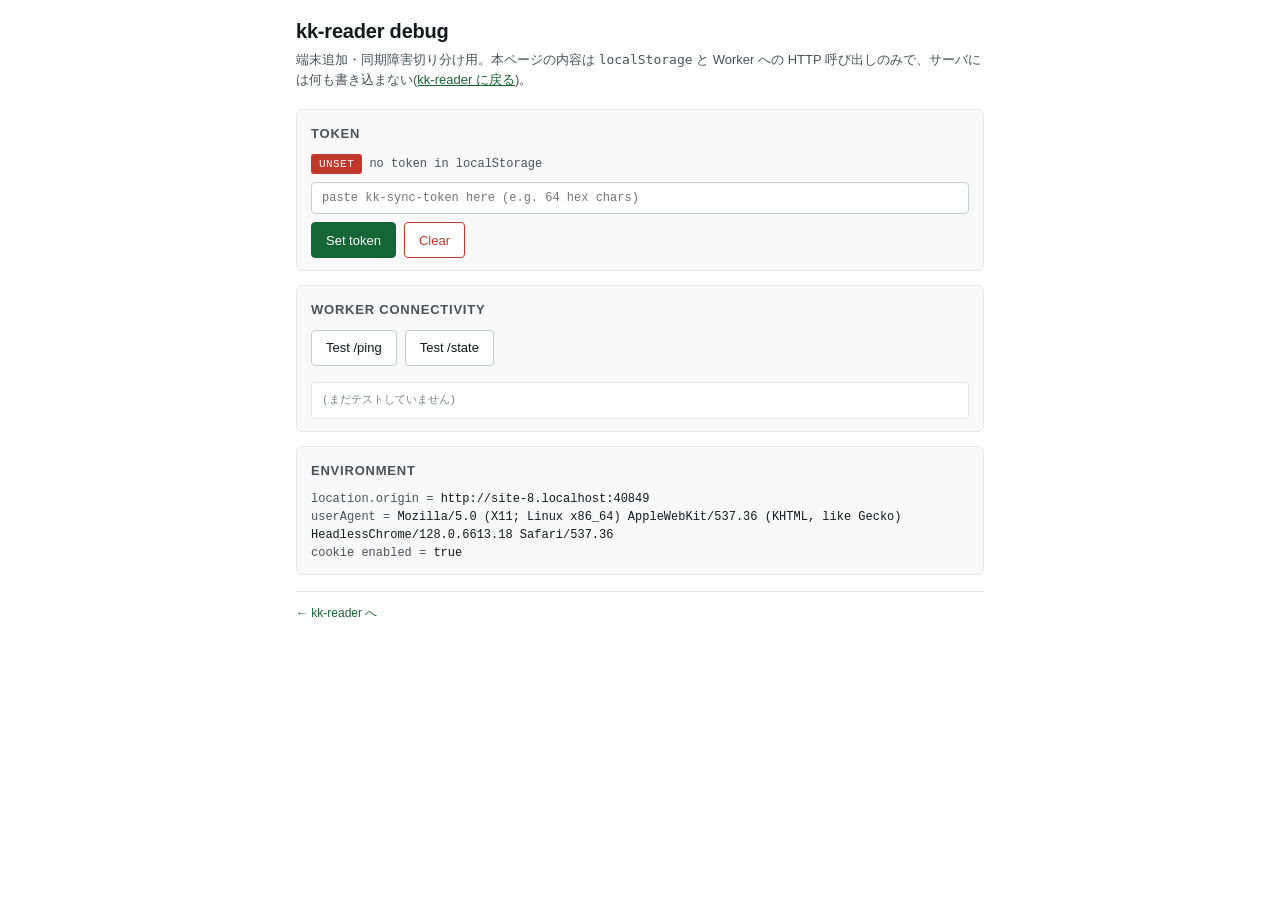
==== docs/debug.html @ ac16475a "frontend: add /debug.html for token and sync diagnostics" ====
<!doctype html>
<html lang="ja">
<head>
  <meta charset="utf-8">
  <meta name="viewport" content="width=device-width, initial-scale=1">
  <meta name="robots" content="noindex, nofollow">
  <title>kk-reader debug</title>
  <style>
    :root {
      --bg: #ffffff;
      --bg-sunken: #f8f9f8;
      --ink: #14181a;
      --ink-mid: #4a5258;
      --ink-dim: #7c858b;
      --accent: #166534;
      --gold: #9a7e3a;
      --err: #c0392b;
      --rule: #e5e8e6;
      --rule-strong: #c8d0cc;
      --mono: "SF Mono", "Menlo", "Consolas", "Liberation Mono", monospace;
    }
    @media (prefers-color-scheme: dark) {
      :root {
        --bg: #0d100e;
        --bg-sunken: #161a17;
        --ink: #e5e8e6;
        --ink-mid: #aab2af;
        --ink-dim: #6f7874;
        --accent: #4ade80;
        --gold: #c2a35b;
        --err: #f08080;
        --rule: #2a2f2c;
        --rule-strong: #3a413d;
      }
    }
    * { box-sizing: border-box; }
    html, body {
      margin: 0;
      padding: 0;
      background: var(--bg);
      color: var(--ink);
      font: 15px/1.5 -apple-system, BlinkMacSystemFont, "Segoe UI", "Helvetica Neue", Helvetica, Arial, sans-serif;
    }
    body { padding: 16px; max-width: 720px; margin: 0 auto; }
    h1 {
      margin: 0 0 4px;
      font-size: 20px;
      font-weight: 600;
      letter-spacing: -0.01em;
    }
    .lede {
      color: var(--ink-mid);
      margin: 0 0 20px;
      font-size: 13px;
    }
    .lede a { color: var(--accent); }
    section {
      border: 1px solid var(--rule);
      border-radius: 6px;
      padding: 14px 14px 12px;
      margin: 0 0 14px;
      background: var(--bg-sunken);
    }
    section h2 {
      margin: 0 0 10px;
      font-size: 13px;
      font-weight: 600;
      color: var(--ink-mid);
      text-transform: uppercase;
      letter-spacing: 0.06em;
    }
    .row { display: flex; flex-direction: column; gap: 8px; }
    .row-h { display: flex; gap: 8px; flex-wrap: wrap; }
    .stat { font-family: var(--mono); font-size: 12px; }
    .stat .label { color: var(--ink-mid); }
    .stat .val { color: var(--ink); }
    .badge {
      display: inline-block;
      font-family: var(--mono);
      font-size: 11px;
      padding: 2px 8px;
      border-radius: 3px;
      letter-spacing: 0.04em;
    }
    .badge.ok { background: var(--accent); color: var(--bg); }
    .badge.err { background: var(--err); color: #fff; }
    .badge.idle { background: var(--rule-strong); color: var(--ink-mid); }
    input[type="text"], textarea {
      width: 100%;
      padding: 8px 10px;
      border: 1px solid var(--rule-strong);
      border-radius: 4px;
      background: var(--bg);
      color: var(--ink);
      font-family: var(--mono);
      font-size: 12px;
    }
    button {
      padding: 8px 14px;
      border: 1px solid var(--rule-strong);
      border-radius: 4px;
      background: var(--bg);
      color: var(--ink);
      font-size: 13px;
      cursor: pointer;
      min-height: 36px;
    }
    button.primary {
      background: var(--accent);
      border-color: var(--accent);
      color: var(--bg);
      font-weight: 500;
    }
    button.danger { color: var(--err); border-color: var(--err); }
    button:active { transform: translateY(1px); }
    pre {
      margin: 8px 0 0;
      padding: 10px;
      background: var(--bg);
      border: 1px solid var(--rule);
      border-radius: 4px;
      font-family: var(--mono);
      font-size: 11px;
      line-height: 1.4;
      max-height: 280px;
      overflow: auto;
      white-space: pre-wrap;
      word-break: break-all;
      color: var(--ink-mid);
    }
    pre.empty { color: var(--ink-dim); }
    footer {
      margin-top: 16px;
      padding-top: 12px;
      border-top: 1px solid var(--rule);
      font-size: 12px;
      color: var(--ink-dim);
    }
    footer a { color: var(--accent); text-decoration: none; }
    footer a:hover { text-decoration: underline; }
  </style>
</head>
<body>
  <h1>kk-reader debug</h1>
  <p class="lede">端末追加・同期障害切り分け用。本ページの内容は <code>localStorage</code> と Worker への HTTP 呼び出しのみで、サーバには何も書き込まない(<a href="/">kk-reader に戻る</a>)。</p>

  <section>
    <h2>Token</h2>
    <div class="row">
      <div class="stat" id="token-stat">読み込み中…</div>
      <div class="row-h">
        <input id="token-input" type="text" autocomplete="off" autocapitalize="off" autocorrect="off" spellcheck="false" placeholder="paste kk-sync-token here (e.g. 64 hex chars)">
      </div>
      <div class="row-h">
        <button class="primary" id="btn-set">Set token</button>
        <button class="danger" id="btn-clear">Clear</button>
      </div>
    </div>
  </section>

  <section>
    <h2>Worker connectivity</h2>
    <div class="row">
      <div class="row-h">
        <button id="btn-ping">Test /ping</button>
        <button id="btn-state">Test /state</button>
      </div>
      <pre id="result" class="empty">(まだテストしていません)</pre>
    </div>
  </section>

  <section>
    <h2>Environment</h2>
    <div class="stat" id="env"></div>
  </section>

  <footer>
    <a href="/">← kk-reader へ</a>
  </footer>

  <script>
    (function () {
      const WORKER = "https://kk-sync.other9.workers.dev";
      const KEY = "kk-sync-token";
      const $ = (id) => document.getElementById(id);
      const setHTML = (el, html) => { el.innerHTML = html; };
      const safe = (s) => String(s).replace(/[<>&]/g, (c) =>
        ({ "<": "&lt;", ">": "&gt;", "&": "&amp;" }[c]));

      function renderTokenStat() {
        const t = localStorage.getItem(KEY);
        if (!t) {
          setHTML($("token-stat"),
            '<span class="badge err">UNSET</span> ' +
            '<span class="label">no token in localStorage</span>');
          return;
        }
        const len = t.length;
        const ascii = [...t].every((c) => c.charCodeAt(0) < 128);
        const okLen = len >= 16;
        const badge = okLen && ascii ? "ok" : "err";
        setHTML($("token-stat"),
          '<span class="badge ' + badge + '">SET</span>' +
          ' <span class="label">length=</span><span class="val">' + len + '</span>' +
          ' <span class="label">ascii=</span><span class="val">' + ascii + '</span>' +
          ' <span class="label">prefix=</span><span class="val">' +
            safe(JSON.stringify(t.slice(0, 6))) + '</span>' +
          ' <span class="label">suffix=</span><span class="val">' +
            safe(JSON.stringify(t.slice(-6))) + '</span>');
      }

      function renderEnv() {
        setHTML($("env"),
          '<div><span class="label">location.origin =</span> <span class="val">' +
            safe(location.origin) + '</span></div>' +
          '<div><span class="label">userAgent       =</span> <span class="val">' +
            safe(navigator.userAgent) + '</span></div>' +
          '<div><span class="label">cookie enabled  =</span> <span class="val">' +
            navigator.cookieEnabled + '</span></div>'
        );
      }

      function logResult(label, status, text, extra) {
        const out = $("result");
        out.classList.remove("empty");
        const tag = status >= 200 && status < 300 ? "ok" : "err";
        out.textContent =
          "[" + new Date().toLocaleTimeString() + "] " + label +
          "\nstatus = " + status +
          "\nlen    = " + (text == null ? "-" : text.length) +
          (extra ? "\n" + extra : "") +
          (text != null
            ? "\n\n--- body (first 800 chars) ---\n" + text.slice(0, 800)
            : "");
      }

      async function testPing() {
        const t = localStorage.getItem(KEY);
        if (!t) {
          logResult("/ping", 0, null, "ABORT: no token in localStorage");
          return;
        }
        try {
          const r = await fetch(WORKER + "/ping", {
            headers: { Authorization: "Bearer " + t }
          });
          const body = await r.text();
          logResult("/ping", r.status, body);
        } catch (e) {
          logResult("/ping", 0, null, "FETCH ERROR: " + e.message);
        }
      }

      async function testState() {
        const t = localStorage.getItem(KEY);
        if (!t) {
          logResult("/state", 0, null, "ABORT: no token in localStorage");
          return;
        }
        try {
          const r = await fetch(WORKER + "/state", {
            headers: { Authorization: "Bearer " + t }
          });
          const body = await r.text();
          let extra = "";
          try {
            const d = JSON.parse(body);
            const readN = Object.keys(d.read || {}).length;
            const favN  = Object.keys(d.fav  || {}).length;
            extra = "read keys = " + readN + "\nfav keys  = " + favN;
          } catch {
            extra = "(response is not JSON)";
          }
          logResult("/state", r.status, body, extra);
        } catch (e) {
          logResult("/state", 0, null, "FETCH ERROR: " + e.message);
        }
      }

      $("btn-set").addEventListener("click", () => {
        const v = $("token-input").value.trim();
        if (!v) return;
        localStorage.setItem(KEY, v);
        $("token-input").value = "";
        renderTokenStat();
      });

      $("btn-clear").addEventListener("click", () => {
        if (!confirm("Clear kk-sync-token from localStorage?")) return;
        localStorage.removeItem(KEY);
        renderTokenStat();
      });

      $("btn-ping").addEventListener("click", testPing);
      $("btn-state").addEventListener("click", testState);

      renderTokenStat();
      renderEnv();
    })();
  </script>
</body>
</html>
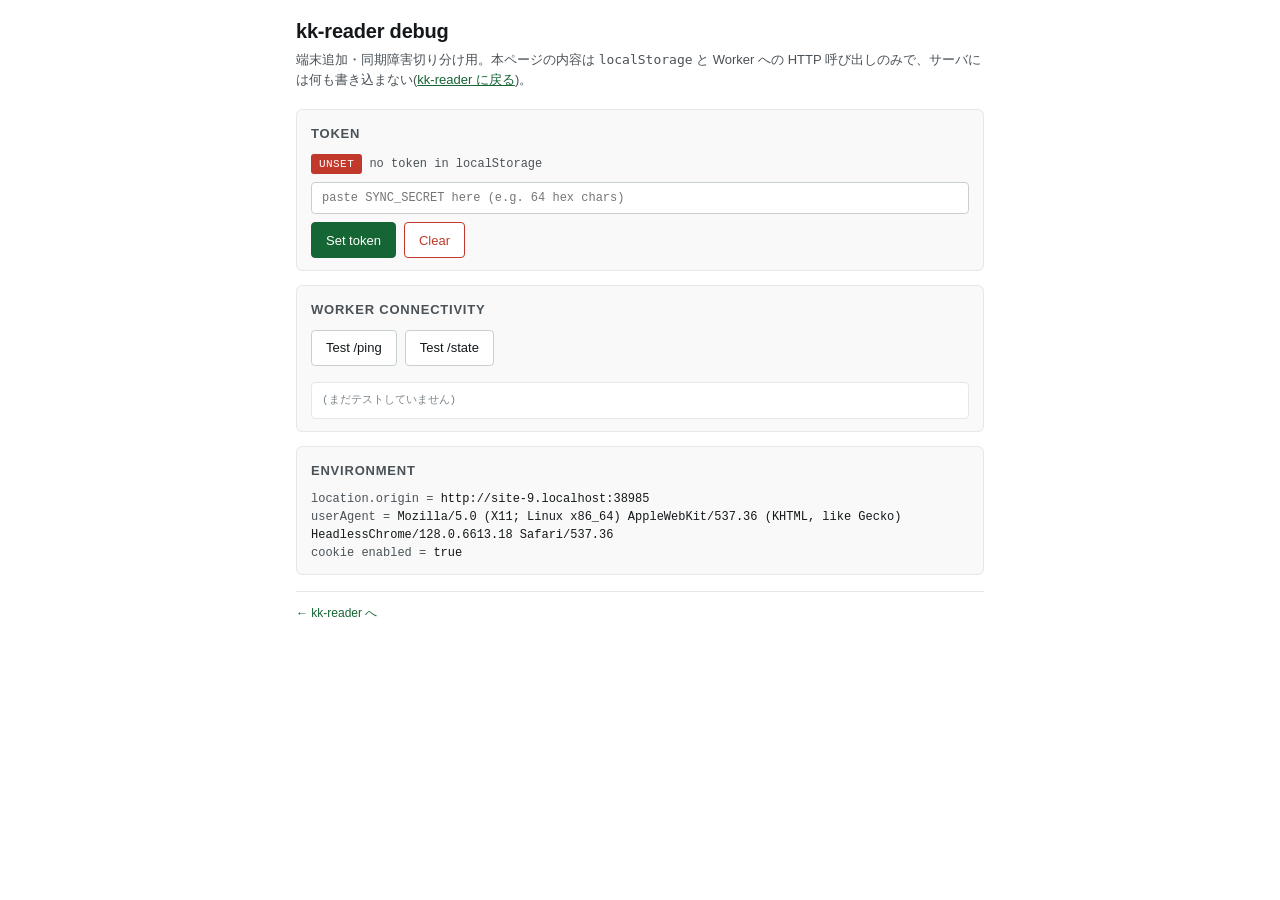
==== commit 5c0e7d65: "frontend: use kkreader.syncToken (the key sync.js actually reads)" ====
--- a/docs/debug.html
+++ b/docs/debug.html
@@ -149,7 +149,7 @@
     <div class="row">
       <div class="stat" id="token-stat">読み込み中…</div>
       <div class="row-h">
-        <input id="token-input" type="text" autocomplete="off" autocapitalize="off" autocorrect="off" spellcheck="false" placeholder="paste kk-sync-token here (e.g. 64 hex chars)">
+        <input id="token-input" type="text" autocomplete="off" autocapitalize="off" autocorrect="off" spellcheck="false" placeholder="paste SYNC_SECRET here (e.g. 64 hex chars)">
       </div>
       <div class="row-h">
         <button class="primary" id="btn-set">Set token</button>
@@ -181,7 +181,7 @@
   <script>
     (function () {
       const WORKER = "https://kk-sync.other9.workers.dev";
-      const KEY = "kk-sync-token";
+      const KEY = "kkreader.syncToken";
       const $ = (id) => document.getElementById(id);
       const setHTML = (el, html) => { el.innerHTML = html; };
       const safe = (s) => String(s).replace(/[<>&]/g, (c) =>
